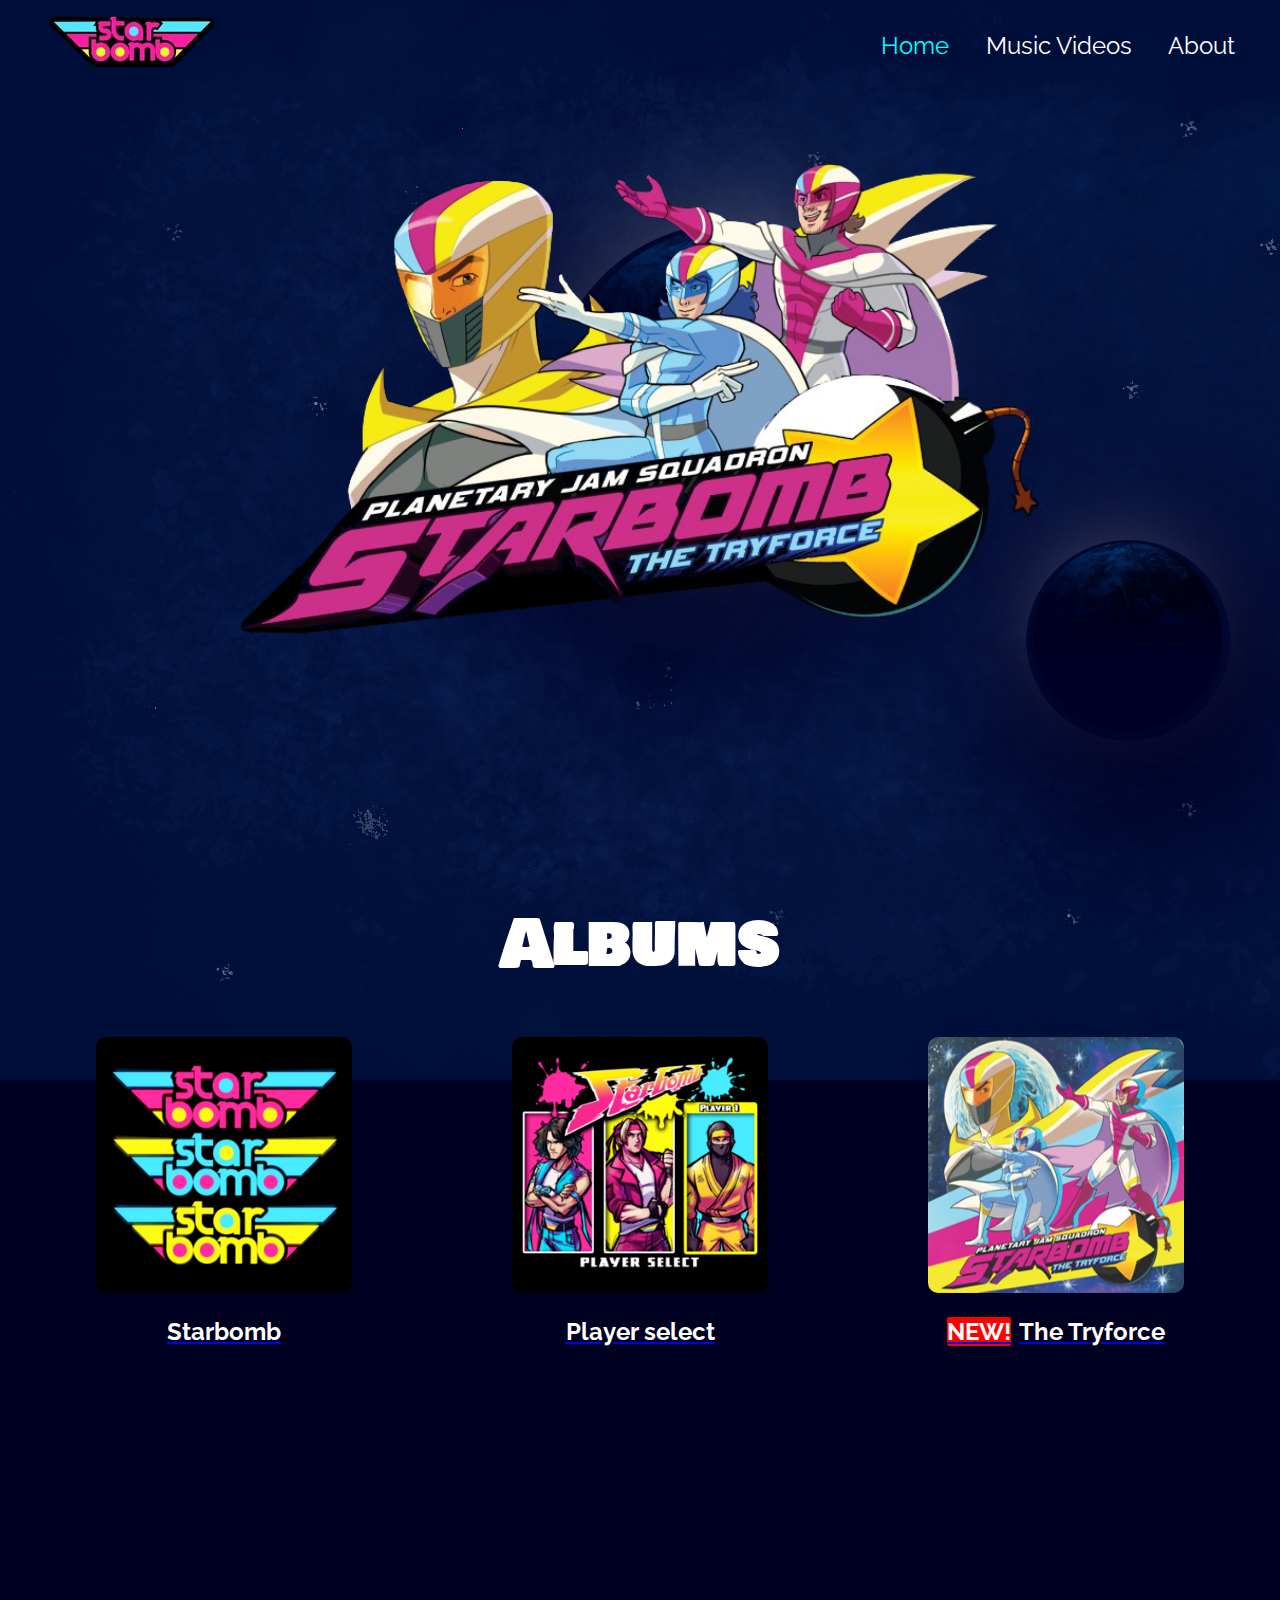
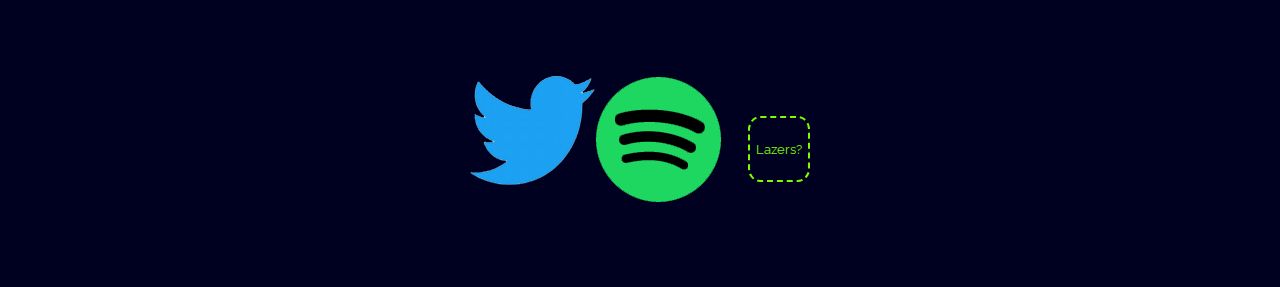
==== index.html @ beaf6903 "Add files via upload" ====
<!DOCTYPE html>
<html lang="en">

<head>
    <meta charset="UTF-8">
    <title>Starbomb</title>
    <link rel="stylesheet" href="css.css">
    <link href="https://fonts.googleapis.com/css?family=Open+Sans|Raleway&display=swap" rel="stylesheet">
    <link href="https://fonts.googleapis.com/css?family=Bowlby+One+SC&display=swap" rel="stylesheet">

</head>

<body>
    <header>

        <nav>
            <ul>
                <li> <a href=""><img src="images/Logo.png" alt="Starbomb Logo"></a></li>
                <li> <a class="active" href="index.html">Home</a></li>
                <li> <a href="music.html">Music Videos</a></li>
                <li> <a href="about.html">About</a></li>
            </ul>

        </nav>

        <div>

            <img class="mobiellogo" src="images/group.png" alt="">
            <img class="bovenlogo" src="images/IntroBand.png" alt="">

        </div>

    </header>


    <main>

        <section>

            <h1>Albums</h1>

            <article>
                <a href="https://open.spotify.com/album/14N06uP4jozH8azjKvvgAZ"><img title="Starbomb" src="images/starbomb.png" alt="Starbomb album cover">
                    <h2>Starbomb</h2>
                </a>
            </article>
            <article>
                <a href="https://open.spotify.com/album/6y8858Db8Mr8ufCBlhaXxO"><img src="images/playerselect.png" alt="Player select album cover">
                    <h2>Player select</h2>
                </a>
            </article>
            <article>
                <a href="https://open.spotify.com/album/4ll1nIdxAdmQGZuHFCwLeh"><img src="images/tryforce.png" alt="Tryforce album cover">
                    <h2 class="new">The Tryforce</h2>
                </a>
            </article>


        </section>


    </main>

    <footer>
        <a href="https://twitter.com/starbomb"><img src="images/twitter.png" alt="starbomb twitter link"></a>
        <a href="https://open.spotify.com/artist/1DLBs2535MM32RYqirYYY4"><img src="images/spotify.png" alt="Starbomb spotify link"></a>

        <button type="button">Lazers?</button>
        <!--Alle foto's zijn eigendom van Starbomb, Game grumps inc.-->

    </footer>

    <script src="js.js"></script>

</body>

</html>
---- css.css ----
/* Bijna al mijn gebruik van flexbox heb ik te danken aan flexbox froggy.*/


body {
    background-image: url(images/Background.jpg);
    background-color: #000120;
    background-repeat: no-repeat;
    background-attachment: fixed;
}


.
/* De code hieronder is voor mijn nav en top van de website.*/

ul {
    display: flex;
    flex-flow: column;
    justify-content:center;
    align-items: center;
    margin-left: 25%;

}



li {
    margin-right: 0%;
    list-style: none;
}

  li:first-child {
        margin-left: 15%;
        width: 30vw;

    }


li a:hover {
    text-decoration-line: underline;
    color: aqua;
    text-shadow: 5em;
}


.active {
    color: aqua;
}

li a {
    color: white;
    text-decoration-line: none;
    font-size: 1.5em;
    font-family: 'Raleway', sans-serif;

}



.bovenlogo {
    right: -100%;
    display: none;

}


.bovenlogo:hover {

}



.mobiellogo {
    border: 0%;
    margin: auto;
    margin-top: 10vh;
    margin-bottom: 13vh;
    display: flex;
    flex-direction: row;
    justify-content: flex-end;
    height: 30vh;
}








/* Dit is voor mijn content van de website.*/



section > article {
    display: flex;
    flex-flow: wrap;
    flex-direction: row;
    max-width: 100%;
    justify-content: center;
}


h1:first-of-type {
    margin-left: 10%;
    margin-right: 10%;
    text-align: center;
    font-size: 2em;
    color: white;
    font-family: 'Bowlby One SC', cursive;
    margin-top: 15vh;
}


section > article > a > img {
    border-radius: 10px;
    margin-bottom: 1vh;
    width: 80vw;
    margin: 0 5em 0 5em;
    transition: .1s ease-in-out;
    filter: grayscale(0);
}





section > h2 {
    margin-left: 10%;
    margin-right: 10%;
    font-size: 2em;
    text-align: center;
    color: white;
    font-family: 'Bowlby One SC', cursive;
    text-decoration: none;


}



section {
    display: flex;
    flex-flow: wrap;
    max-width: 100%;
    justify-content: center;


}



section > article > a > h2 {
    margin-bottom: 10vh;
    color: white;
    text-align: center;
    font-size: 1em;
    font-family: 'Raleway', sans-serif;

}




section > figure > img {
        width: 55vw;
        text-align: center;
        border-radius: 10px;
}



/*Met dank aan de uitleg van https://developer.mozilla.org/en-US/docs/Web/CSS/::before (serieus goeie website dit!) */
.new::before {
    content: "NEW!";
    background-color:red;
    color: white;
    border-radius: 2px;
    margin-right: 0.3em;
}



p {
    color: white;
    width: 80vw;
    font-family: 'Raleway', sans-serif;
    margin-bottom: 15vh;
}





form {
    display: flex;
    flex-flow: wrap;
    margin-bottom: 4em;


}



label {
    display: flex;
    flex-direction: column;
    color: white;
    font-family: 'Raleway', sans-serif;
}


input[type=submit] {
    width: 10em;
    background-color: chocolate;
    color: aliceblue;
    border-style: dashed;
    border-color: white;
    font-family: 'Raleway', sans-serif;
    height: 3em;
    margin-top: 1em;


}


input:focus {
    background: #BAD6EB;
}

textarea:focus {
    background: #BAD6EB;
}

.message {
    width: 20em;
}


button {
    border-radius: 20%;
    background-color: #000120;
    margin-left: 2em;
    margin-top: 3em;
    height: 5em;
    color: lawngreen;
    font-family: 'Raleway', sans-serif;
    border-style: dashed;
    border-color: lawngreen;

}









/* Dit is voor mijn footer.*/

footer {
    margin-top: 15em;
    margin-bottom: 5em;
    display: flex;
    flex-direction: row;
    justify-content: center;

}

















@media (min-width:60em) {

    ul {
        display: flex;
        flex-direction: row;
        justify-content: flex-end;
        align-items: center;

    }




    li:first-child {
        margin-right: auto;
        margin-left: 0%;
        width: 30vw;

    }



    li {
        margin-right: 3%;
        list-style: none;

    }


    .mobiellogo {
        display: none;
        width: 30vw;
    }


    .bovenlogo {
        border: 0%;
        margin: auto;
        margin-top: 10vh;
        margin-bottom: 13vh;
        display: flex;
        flex-direction: row;
        justify-content: flex-end;
        width: 50em;


    }


    h1:first-child {
        margin-left: 30%;
        margin-right: 30%;
        text-align: center;
        font-size: 4em;
        color: white;
        font-family: 'Bowlby One SC', cursive;
    }


    section > article > a > img {
    border-radius: 10px;
    margin-bottom: 1vh;
    width: 20vw;
    margin: 0 5em 0 5em;
    transition: .1s ease-in-out;
    filter: grayscale(0);
    transform: scale(1);
}



    section > article > a > img:hover {

    transition: .2s ease-in-out;
    filter: grayscale(50%);
    transform: scale(1.1);

}



section > h2 {
    margin-left: 30%;
    margin-right: 30%;
    font-size: 4em;
    text-align: center;
    color: white;
    font-family: 'Bowlby One SC', cursive;
    text-decoration: none;


}



section {
    display: flex;
    flex-flow: wrap;
    max-width: 100%;
    justify-content: center;


}



section > article > a > h2 {
    margin-bottom: 10vh;
    color: white;
    text-align: center;
    font-size: 1.5em;
    font-family: 'Raleway', sans-serif;

}




section > figure > img {
        width: 55vw;
        text-align: center;
        border-radius: 10px;
}






    p {
        color: white;
        width: 50vw;
        font-family: 'Raleway', sans-serif;
    }




    form {
        display: flex;
        flex-direction: column;
        width: 30vw;
        margin-right: 2.5vw;

    }

    label {
        color: white;
        font-family: 'Raleway', sans-serif;
    }





}
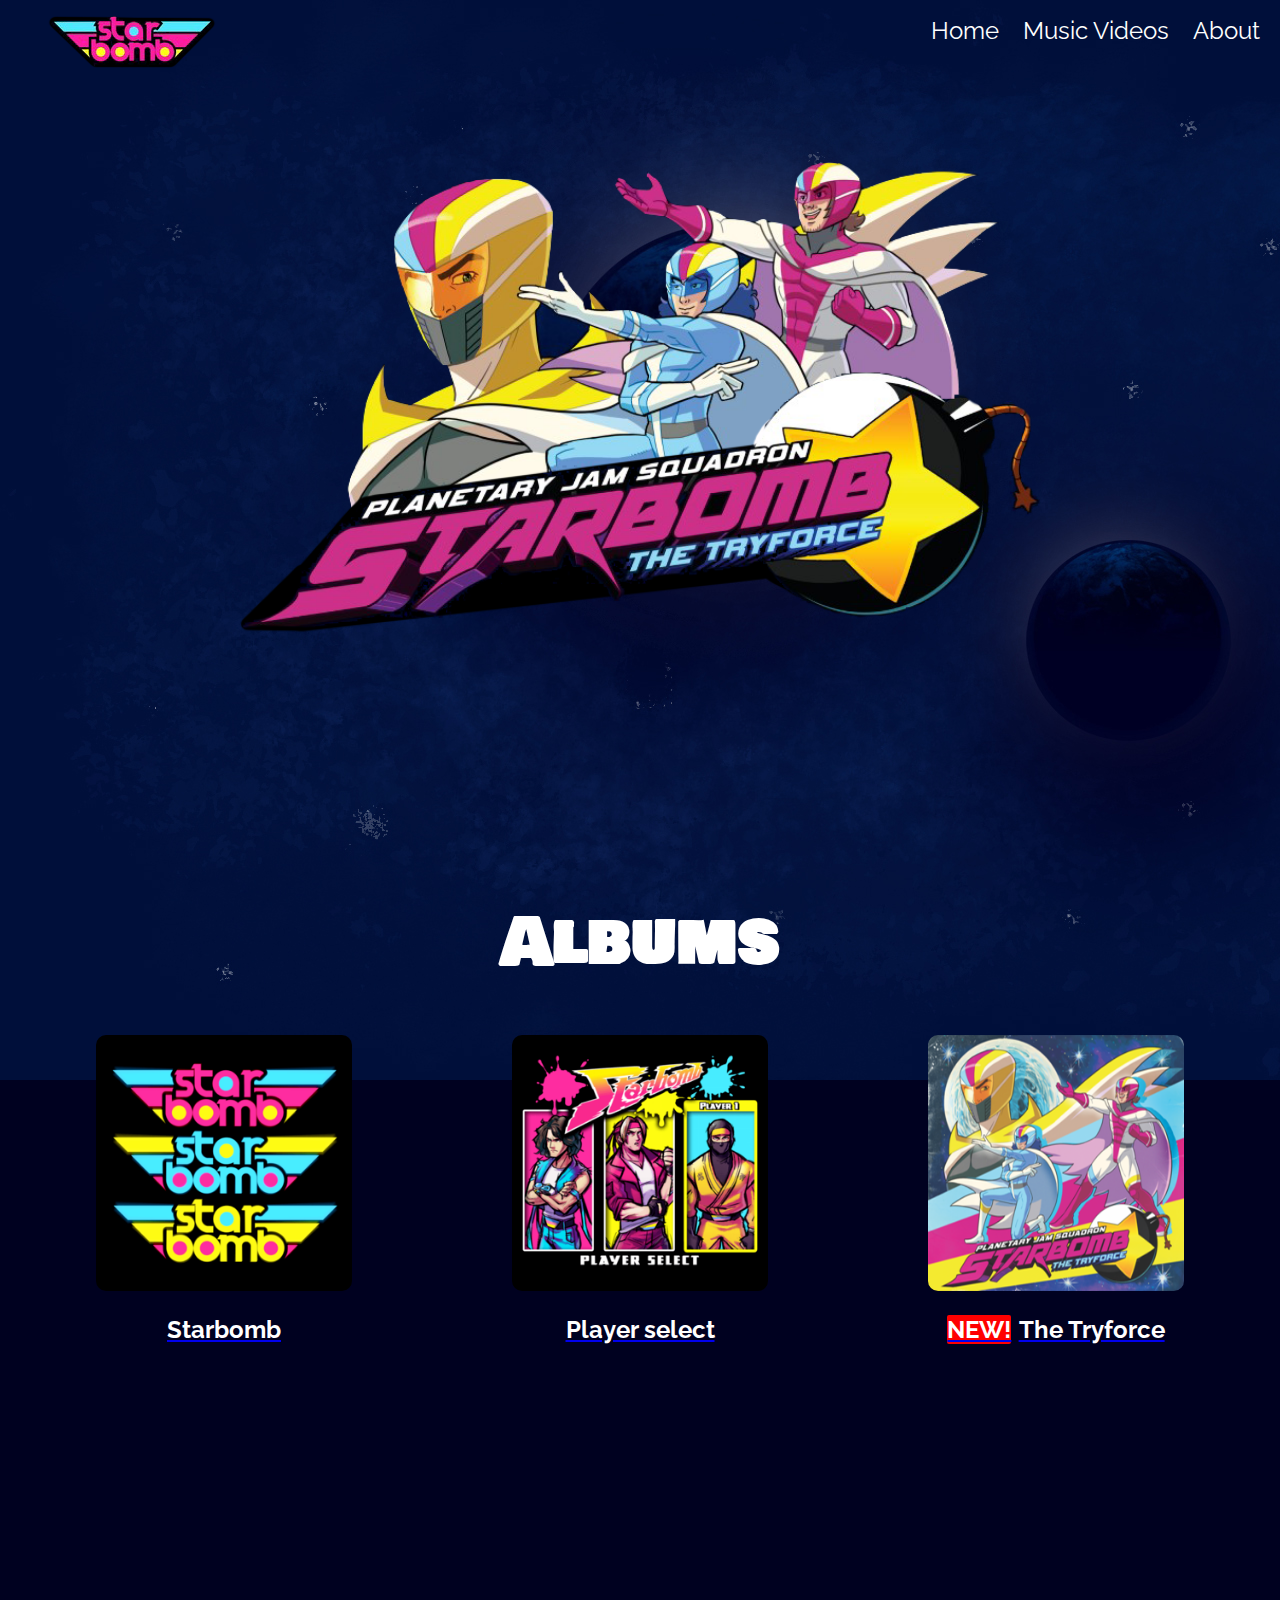
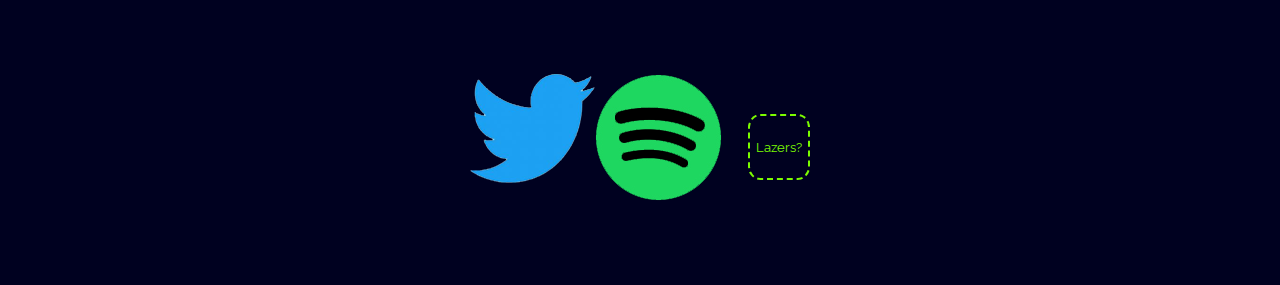
==== commit a5f69e82: "Add files via upload" ====
--- a/index.html
+++ b/index.html
@@ -15,7 +15,7 @@
 
         <nav>
             <ul>
-                <li> <a href=""><img src="images/Logo.png" alt="Starbomb Logo"></a></li>
+                <li> <img id="fakeLogo" src="images/Logo.png" alt="Starbomb Logo"></li>
                 <li> <a class="active" href="index.html">Home</a></li>
                 <li> <a href="music.html">Music Videos</a></li>
                 <li> <a href="about.html">About</a></li>
--- a/css.css
+++ b/css.css
@@ -9,62 +9,51 @@
 }
 
 
-.
+
 /* De code hieronder is voor mijn nav en top van de website.*/
 
-ul {
-    display: flex;
-    flex-flow: column;
-    justify-content:center;
-    align-items: center;
-    margin-left: 25%;
-
-}
-
-
-
-li {
-    margin-right: 0%;
+
+
+ ul {
+        display: flex;
+        justify-content: flex-end;
+        list-style-type: none;
+
+    }
+
+
+li a {
+    margin: .5em;
     list-style: none;
-}
-
-  li:first-child {
-        margin-left: 15%;
-        width: 30vw;
-
-    }
-
-
-li a:hover {
-    text-decoration-line: underline;
-    color: aqua;
-    text-shadow: 5em;
-}
-
-
-.active {
-    color: aqua;
-}
-
-li a {
     color: white;
     text-decoration-line: none;
     font-size: 1.5em;
     font-family: 'Raleway', sans-serif;
-
-}
+}
+
+nav > ul > li:first-of-type {
+    margin-right: 0;
+    margin-left: 0;
+
+
+}
+
+
 
 
 
 .bovenlogo {
+    transition: .5s;
     right: -100%;
     display: none;
+    transform:  rotate(0deg);
 
 }
 
 
 .bovenlogo:hover {
-
+    transition: .5s;
+    transform:  rotate(359deg);
 }
 
 
@@ -162,9 +151,9 @@
 
 
 section > figure > img {
-        width: 55vw;
-        text-align: center;
-        border-radius: 10px;
+    width: 55vw;
+    text-align: center;
+    border-radius: 10px;
 }
 
 
@@ -172,7 +161,7 @@
 /*Met dank aan de uitleg van https://developer.mozilla.org/en-US/docs/Web/CSS/::before (serieus goeie website dit!) */
 .new::before {
     content: "NEW!";
-    background-color:red;
+    background-color: red;
     color: white;
     border-radius: 2px;
     margin-right: 0.3em;
@@ -286,31 +275,40 @@
 
 @media (min-width:60em) {
 
-    ul {
+   ul {
         display: flex;
-        flex-direction: row;
         justify-content: flex-end;
-        align-items: center;
-
-    }
-
-
-
-
-    li:first-child {
+        list-style-type: none;
+
+    }
+
+
+    li a {
+        margin: .5em;
+        list-style: none;
+        color: white;
+        text-decoration-line: none;
+        font-size: 1.5em;
+        font-family: 'Raleway', sans-serif;
+        transition: .7s;
+    }
+
+    li a:hover {
+        text-decoration-line: underline;
+        color: aqua;
+        text-shadow: 5em;
+        transition: .2s;
+    }
+
+
+    nav > ul > li:first-of-type {
         margin-right: auto;
-        margin-left: 0%;
-        width: 30vw;
-
-    }
-
-
-
-    li {
-        margin-right: 3%;
-        list-style: none;
-
-    }
+        margin-left: 0;
+
+
+    }
+
+
 
 
     .mobiellogo {
@@ -344,69 +342,69 @@
 
 
     section > article > a > img {
-    border-radius: 10px;
-    margin-bottom: 1vh;
-    width: 20vw;
-    margin: 0 5em 0 5em;
-    transition: .1s ease-in-out;
-    filter: grayscale(0);
-    transform: scale(1);
-}
+        border-radius: 10px;
+        margin-bottom: 1vh;
+        width: 20vw;
+        margin: 0 5em 0 5em;
+        transition: .1s ease-in-out;
+        filter: grayscale(0);
+        transform: scale(1);
+    }
 
 
 
     section > article > a > img:hover {
 
-    transition: .2s ease-in-out;
-    filter: grayscale(50%);
-    transform: scale(1.1);
-
-}
-
-
-
-section > h2 {
-    margin-left: 30%;
-    margin-right: 30%;
-    font-size: 4em;
-    text-align: center;
-    color: white;
-    font-family: 'Bowlby One SC', cursive;
-    text-decoration: none;
-
-
-}
-
-
-
-section {
-    display: flex;
-    flex-flow: wrap;
-    max-width: 100%;
-    justify-content: center;
-
-
-}
-
-
-
-section > article > a > h2 {
-    margin-bottom: 10vh;
-    color: white;
-    text-align: center;
-    font-size: 1.5em;
-    font-family: 'Raleway', sans-serif;
-
-}
-
-
-
-
-section > figure > img {
+        transition: .2s ease-in-out;
+        filter: grayscale(50%);
+        transform: scale(1.1);
+
+    }
+
+
+
+    section > h2 {
+        margin-left: 30%;
+        margin-right: 30%;
+        font-size: 4em;
+        text-align: center;
+        color: white;
+        font-family: 'Bowlby One SC', cursive;
+        text-decoration: none;
+
+
+    }
+
+
+
+    section {
+        display: flex;
+        flex-flow: wrap;
+        max-width: 100%;
+        justify-content: center;
+
+
+    }
+
+
+
+    section > article > a > h2 {
+        margin-bottom: 10vh;
+        color: white;
+        text-align: center;
+        font-size: 1.5em;
+        font-family: 'Raleway', sans-serif;
+
+    }
+
+
+
+
+    section > figure > img {
         width: 55vw;
         text-align: center;
         border-radius: 10px;
-}
+    }
 
 
 
